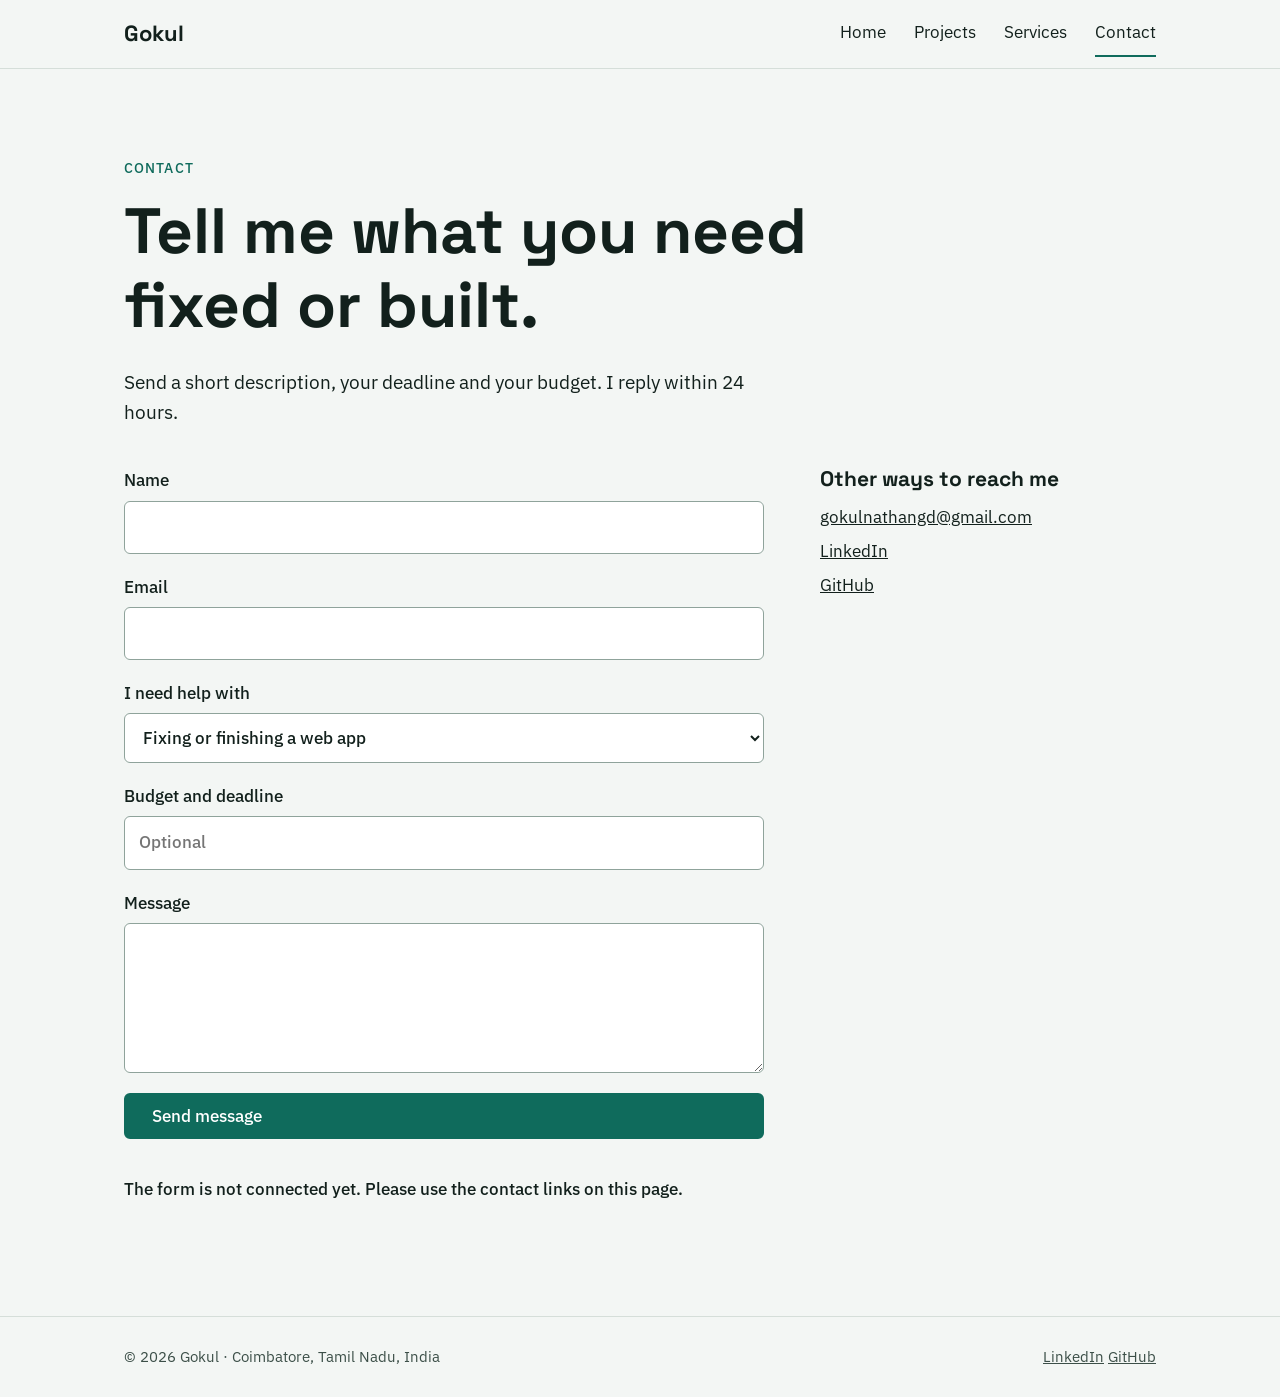
==== contact.html @ b51adae1 "Initialize portfolio website" ====
<!doctype html>
<html lang="en">
<head>
<meta charset="utf-8">
<meta name="viewport" content="width=device-width, initial-scale=1">
<title>Contact | Gokul</title>
<meta name="description" content="Describe your project and get a plan, a fixed price and a timeline.">
<link rel="preconnect" href="https://fonts.googleapis.com">
<link rel="stylesheet" href="https://fonts.googleapis.com/css2?family=IBM+Plex+Sans:wght@400;500&family=Space+Grotesk:wght@500;700&display=swap">
<link rel="stylesheet" href="css/style.css">
</head>
<body>
<header class="site-header"><div class="wrap bar">
<a class="brand" href="index.html">Gokul</a>
<button class="menu" aria-expanded="false" aria-controls="nav">Menu</button>
<nav id="nav" aria-label="Main"><a href="index.html">Home</a><a href="projects.html">Projects</a><a href="services.html">Services</a><a href="contact.html" aria-current="page">Contact</a></nav>
</div></header>
<main>

<section class="wrap hero" style="padding-bottom:40px"><p class="eyebrow">Contact</p><h1>Tell me what you need fixed or built.</h1>
<p class="lead">Send a short description, your deadline and your budget. I reply within 24 hours.</p></section>
<section class="wrap" style="padding-bottom:72px"><div class="contact-grid">
<form id="contact-form" method="POST">
<label>Name<input name="name" type="text" required autocomplete="name"></label>
<label>Email<input name="email" type="email" required autocomplete="email"></label>
<label>I need help with<select name="topic"><option>Fixing or finishing a web app</option><option>Integration or automation</option><option>Dashboard or internal tool</option><option>3D product viewer</option><option>DSA and interview coaching</option><option>Something else</option></select></label>
<label>Budget and deadline<input name="budget" type="text" placeholder="Optional"></label>
<label>Message<textarea name="message" required></textarea></label>
<input class="hp" type="text" name="_gotcha" tabindex="-1" autocomplete="off" aria-hidden="true">
<button class="btn" type="submit">Send message</button>
<p class="status" id="status" role="status" aria-live="polite"></p>
</form>
<div><h3>Other ways to reach me</h3><ul class="plain" style="list-style:none;padding:0;line-height:2">
<li><a data-site="email" data-text href="#">Email</a></li>
<li><a data-site="whatsapp" href="#">WhatsApp</a></li>
<li><a data-site="linkedin" href="#">LinkedIn</a></li>
<li><a data-site="github" href="#">GitHub</a></li></ul></div>
</div></section>
</main>
<footer><div class="wrap"><span>&copy; <span id="year"></span> Gokul &middot; Coimbatore, Tamil Nadu, India</span>
<span><a data-site="linkedin" href="#">LinkedIn</a> <a data-site="github" href="#">GitHub</a></span></div></footer>
<script src="js/config.js"></script>
<script src="js/main.js"></script>
</body>
</html>
---- css/style.css ----
:root{--bg:#F3F6F4;--ink:#12201C;--mute:#3C4F48;--line:#D5DED9;--card:#fff;--accent:#0F6B5C}
*{box-sizing:border-box}
body{margin:0;background:var(--bg);color:var(--ink);font:17px/1.6 'IBM Plex Sans',system-ui,sans-serif}
h1,h2,h3,.brand{font-family:'Space Grotesk',system-ui,sans-serif;line-height:1.15;margin:0}
a{color:inherit}
:focus-visible{outline:3px solid var(--accent);outline-offset:3px}
.wrap{max-width:1080px;margin:0 auto;padding:0 24px}
.site-header{border-bottom:1px solid var(--line);background:var(--bg);position:sticky;top:0;z-index:5}
.bar{display:flex;align-items:center;justify-content:space-between;min-height:68px;gap:16px}
.brand{font-size:22px;font-weight:700;text-decoration:none}
nav{display:flex;gap:28px}
nav a{text-decoration:none;padding:8px 0;border-bottom:2px solid transparent}
nav a:hover,nav a[aria-current]{border-color:var(--accent)}
.menu{display:none;min-height:44px;padding:0 16px;border:2px solid var(--ink);background:none;color:inherit;font:inherit;border-radius:6px;cursor:pointer}
.eyebrow{font-size:14px;font-weight:500;letter-spacing:.08em;text-transform:uppercase;color:var(--accent);margin:0 0 16px}
.hero{padding-top:88px;padding-bottom:80px}
h1{font-size:clamp(36px,6vw,64px);font-weight:700;max-width:820px}
h2{font-size:clamp(26px,4vw,34px);margin-bottom:32px}
h3{font-size:21px;margin-bottom:8px}
.lead{font-size:19px;max-width:640px;margin:24px 0 0}
.actions{display:flex;flex-wrap:wrap;gap:16px;margin-top:32px}
.btn{display:inline-flex;align-items:center;min-height:46px;padding:0 26px;background:var(--accent);color:#fff;border:2px solid var(--accent);border-radius:6px;font:500 17px 'IBM Plex Sans',sans-serif;text-decoration:none;cursor:pointer}
.btn:hover{opacity:.88}
.btn.ghost{background:none;color:var(--ink);border-color:var(--ink)}
section.block{padding:72px 0;border-top:1px solid var(--line)}
section.alt{background:#fff}
.grid{display:grid;grid-template-columns:repeat(auto-fit,minmax(260px,1fr));gap:24px}
.card{background:var(--card);border:1px solid var(--line);border-radius:8px;padding:28px}
.card .tag{font-size:14px;font-weight:500;color:var(--accent);margin:0 0 8px}
.card p{margin:0 0 14px}
.stack{font-size:15px;color:var(--mute)}
.card a.more{color:var(--accent);font-weight:500}
.dark{background:var(--ink);color:var(--bg);border-radius:8px;padding:44px 32px}
.dark p{max-width:680px;margin:0 0 16px}
ol.steps{margin:0;padding-left:22px;max-width:680px}
ol.steps li{margin-bottom:10px}
ul.plain{margin:0;padding-left:20px}
form{display:grid;gap:20px;max-width:640px}
label{display:grid;gap:6px;font-weight:500}
input,select,textarea{font:inherit;padding:12px 14px;border:1px solid #8FA39B;border-radius:6px;background:#fff;color:var(--ink);min-height:46px}
textarea{min-height:150px;resize:vertical}
.hp{position:absolute;left:-9999px}
[data-site]:not(.on){display:none}
.status{min-height:24px;font-weight:500}
.contact-grid{display:grid;grid-template-columns:minmax(0,640px) 1fr;gap:56px}
footer{border-top:1px solid var(--line);padding:28px 0;font-size:15px;color:var(--mute);margin-top:24px}
footer .wrap{display:flex;flex-wrap:wrap;gap:12px 28px;justify-content:space-between}
@media(max-width:860px){.contact-grid{grid-template-columns:1fr;gap:40px}}
@media(max-width:720px){.menu{display:block}nav{display:none;position:absolute;left:0;right:0;top:68px;background:var(--bg);border-bottom:1px solid var(--line);flex-direction:column;gap:0;padding:8px 24px 16px}nav.open{display:flex}nav a{padding:12px 0;min-height:44px}.hero{padding-top:56px}}
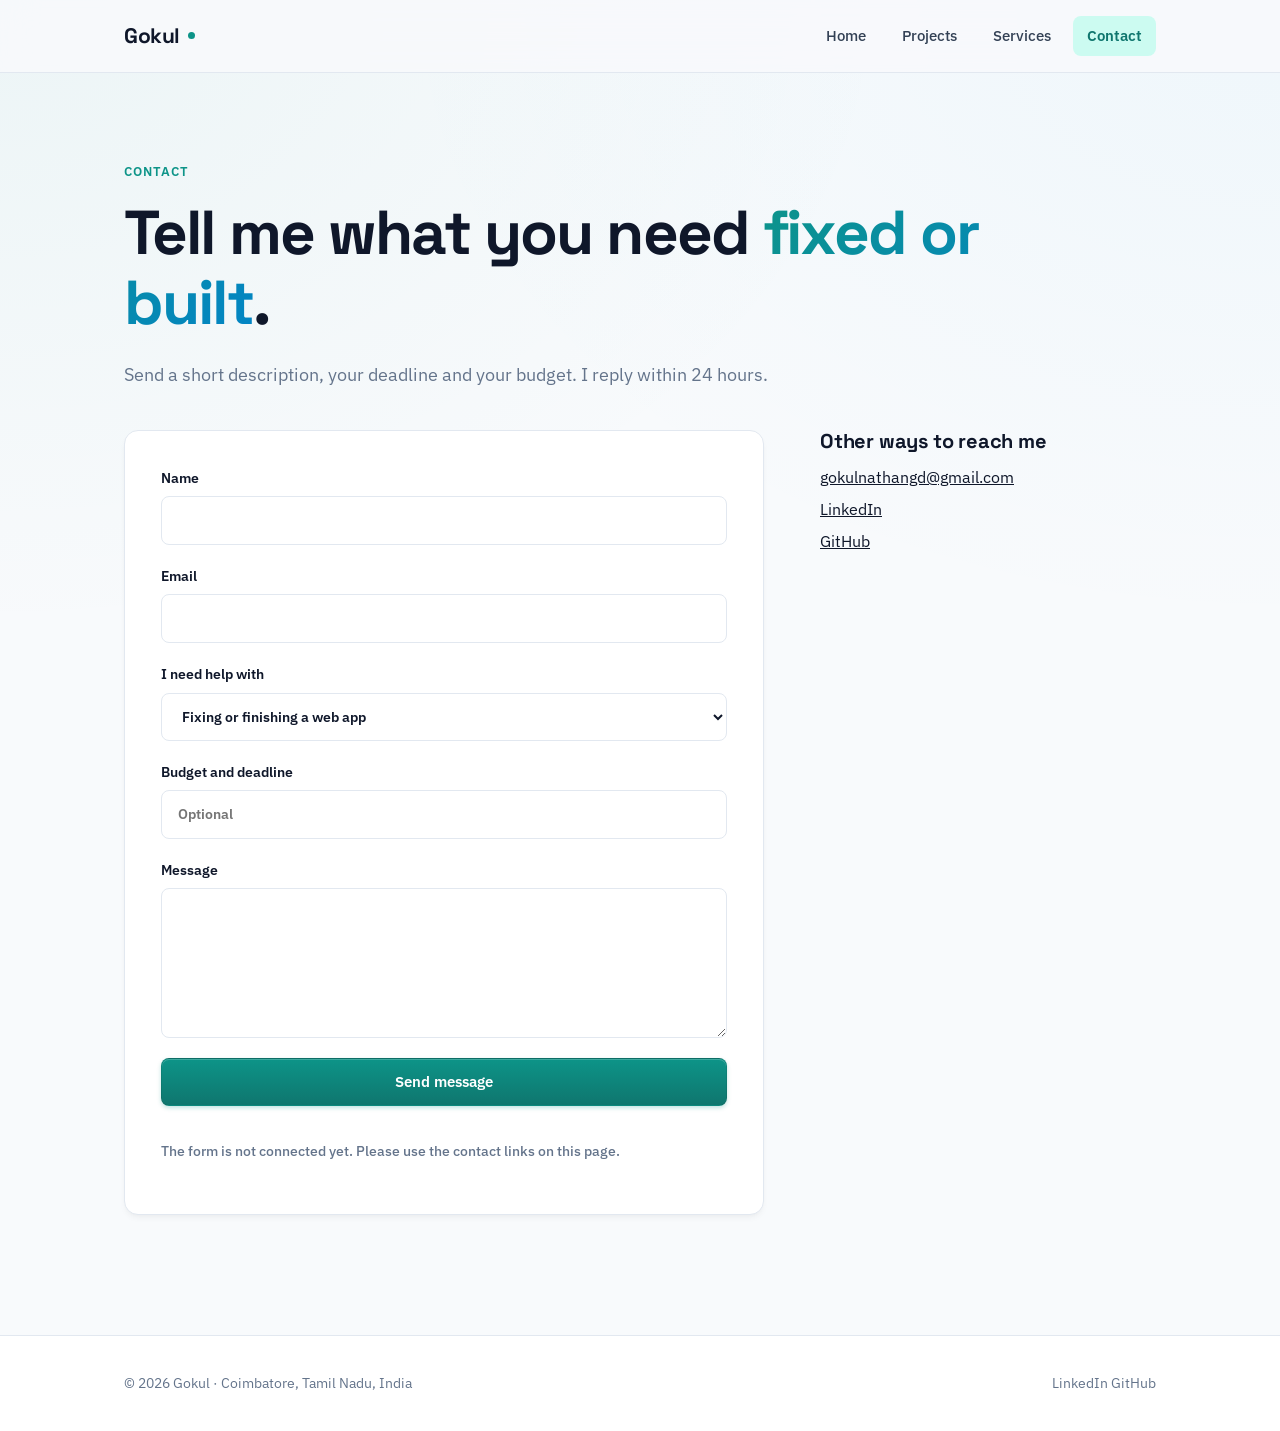
==== commit 76f83af2: "Elevate design to Apple/Stripe-inspired premium modern light theme" ====
--- a/contact.html
+++ b/contact.html
@@ -17,7 +17,7 @@
 </div></header>
 <main>
 
-<section class="wrap hero" style="padding-bottom:40px"><p class="eyebrow">Contact</p><h1>Tell me what you need fixed or built.</h1>
+<section class="wrap hero" style="padding-bottom:40px"><p class="eyebrow">Contact</p><h1>Tell me what you need <span class="gradient-text">fixed or built</span>.</h1>
 <p class="lead">Send a short description, your deadline and your budget. I reply within 24 hours.</p></section>
 <section class="wrap" style="padding-bottom:72px"><div class="contact-grid">
 <form id="contact-form" method="POST">
--- a/css/style.css
+++ b/css/style.css
@@ -1,49 +1,582 @@
-:root{--bg:#F3F6F4;--ink:#12201C;--mute:#3C4F48;--line:#D5DED9;--card:#fff;--accent:#0F6B5C}
-*{box-sizing:border-box}
-body{margin:0;background:var(--bg);color:var(--ink);font:17px/1.6 'IBM Plex Sans',system-ui,sans-serif}
-h1,h2,h3,.brand{font-family:'Space Grotesk',system-ui,sans-serif;line-height:1.15;margin:0}
-a{color:inherit}
-:focus-visible{outline:3px solid var(--accent);outline-offset:3px}
-.wrap{max-width:1080px;margin:0 auto;padding:0 24px}
-.site-header{border-bottom:1px solid var(--line);background:var(--bg);position:sticky;top:0;z-index:5}
-.bar{display:flex;align-items:center;justify-content:space-between;min-height:68px;gap:16px}
-.brand{font-size:22px;font-weight:700;text-decoration:none}
-nav{display:flex;gap:28px}
-nav a{text-decoration:none;padding:8px 0;border-bottom:2px solid transparent}
-nav a:hover,nav a[aria-current]{border-color:var(--accent)}
-.menu{display:none;min-height:44px;padding:0 16px;border:2px solid var(--ink);background:none;color:inherit;font:inherit;border-radius:6px;cursor:pointer}
-.eyebrow{font-size:14px;font-weight:500;letter-spacing:.08em;text-transform:uppercase;color:var(--accent);margin:0 0 16px}
-.hero{padding-top:88px;padding-bottom:80px}
-h1{font-size:clamp(36px,6vw,64px);font-weight:700;max-width:820px}
-h2{font-size:clamp(26px,4vw,34px);margin-bottom:32px}
-h3{font-size:21px;margin-bottom:8px}
-.lead{font-size:19px;max-width:640px;margin:24px 0 0}
-.actions{display:flex;flex-wrap:wrap;gap:16px;margin-top:32px}
-.btn{display:inline-flex;align-items:center;min-height:46px;padding:0 26px;background:var(--accent);color:#fff;border:2px solid var(--accent);border-radius:6px;font:500 17px 'IBM Plex Sans',sans-serif;text-decoration:none;cursor:pointer}
-.btn:hover{opacity:.88}
-.btn.ghost{background:none;color:var(--ink);border-color:var(--ink)}
-section.block{padding:72px 0;border-top:1px solid var(--line)}
-section.alt{background:#fff}
-.grid{display:grid;grid-template-columns:repeat(auto-fit,minmax(260px,1fr));gap:24px}
-.card{background:var(--card);border:1px solid var(--line);border-radius:8px;padding:28px}
-.card .tag{font-size:14px;font-weight:500;color:var(--accent);margin:0 0 8px}
-.card p{margin:0 0 14px}
-.stack{font-size:15px;color:var(--mute)}
-.card a.more{color:var(--accent);font-weight:500}
-.dark{background:var(--ink);color:var(--bg);border-radius:8px;padding:44px 32px}
-.dark p{max-width:680px;margin:0 0 16px}
-ol.steps{margin:0;padding-left:22px;max-width:680px}
-ol.steps li{margin-bottom:10px}
-ul.plain{margin:0;padding-left:20px}
-form{display:grid;gap:20px;max-width:640px}
-label{display:grid;gap:6px;font-weight:500}
-input,select,textarea{font:inherit;padding:12px 14px;border:1px solid #8FA39B;border-radius:6px;background:#fff;color:var(--ink);min-height:46px}
-textarea{min-height:150px;resize:vertical}
-.hp{position:absolute;left:-9999px}
-[data-site]:not(.on){display:none}
-.status{min-height:24px;font-weight:500}
-.contact-grid{display:grid;grid-template-columns:minmax(0,640px) 1fr;gap:56px}
-footer{border-top:1px solid var(--line);padding:28px 0;font-size:15px;color:var(--mute);margin-top:24px}
-footer .wrap{display:flex;flex-wrap:wrap;gap:12px 28px;justify-content:space-between}
-@media(max-width:860px){.contact-grid{grid-template-columns:1fr;gap:40px}}
-@media(max-width:720px){.menu{display:block}nav{display:none;position:absolute;left:0;right:0;top:68px;background:var(--bg);border-bottom:1px solid var(--line);flex-direction:column;gap:0;padding:8px 24px 16px}nav.open{display:flex}nav a{padding:12px 0;min-height:44px}.hero{padding-top:56px}}
+:root {
+  --bg: #F8FAFC;
+  --surface: #FFFFFF;
+  --surface-alt: #F1F5F9;
+  --ink: #0F172A;
+  --ink-light: #334155;
+  --mute: #64748B;
+  --line: #E2E8F0;
+  --line-subtle: #EDF2F7;
+  --accent: #0D9488;
+  --accent-hover: #0F766E;
+  --accent-light: #CCFBF1;
+  --accent-glow: rgba(13, 148, 136, 0.15);
+  --card-shadow: 0 4px 6px -1px rgba(0, 0, 0, 0.04), 0 2px 4px -2px rgba(0, 0, 0, 0.03);
+  --card-hover-shadow: 0 20px 25px -5px rgba(0, 0, 0, 0.08), 0 8px 10px -6px rgba(0, 0, 0, 0.04);
+  --radius-sm: 8px;
+  --radius-md: 14px;
+  --radius-lg: 20px;
+  --radius-full: 9999px;
+}
+
+* { box-sizing: border-box; }
+
+body {
+  margin: 0;
+  background-color: var(--bg);
+  background-image: 
+    radial-gradient(at 0% 0%, rgba(13, 148, 136, 0.05) 0px, transparent 50%),
+    radial-gradient(at 100% 0%, rgba(14, 165, 233, 0.04) 0px, transparent 50%);
+  background-attachment: fixed;
+  color: var(--ink);
+  font: 16px/1.65 'IBM Plex Sans', -apple-system, BlinkMacSystemFont, 'Segoe UI', Roboto, sans-serif;
+  -webkit-font-smoothing: antialiased;
+}
+
+h1, h2, h3, .brand {
+  font-family: 'Space Grotesk', -apple-system, BlinkMacSystemFont, system-ui, sans-serif;
+  line-height: 1.15;
+  margin: 0;
+  letter-spacing: -0.02em;
+}
+
+a { color: inherit; }
+
+:focus-visible {
+  outline: 3px solid var(--accent);
+  outline-offset: 3px;
+}
+
+.wrap {
+  max-width: 1080px;
+  margin: 0 auto;
+  padding: 0 24px;
+}
+
+/* Header */
+.site-header {
+  background: rgba(248, 250, 252, 0.85);
+  backdrop-filter: blur(16px);
+  -webkit-backdrop-filter: blur(16px);
+  border-bottom: 1px solid var(--line);
+  position: sticky;
+  top: 0;
+  z-index: 50;
+  transition: all 0.2s ease;
+}
+
+.bar {
+  display: flex;
+  align-items: center;
+  justify-content: space-between;
+  min-height: 72px;
+  gap: 16px;
+}
+
+.brand {
+  font-size: 21px;
+  font-weight: 700;
+  text-decoration: none;
+  display: inline-flex;
+  align-items: center;
+  gap: 8px;
+  color: var(--ink);
+}
+
+.brand::after {
+  content: '';
+  width: 7px;
+  height: 7px;
+  background: var(--accent);
+  border-radius: 50%;
+  display: inline-block;
+}
+
+nav {
+  display: flex;
+  gap: 8px;
+  align-items: center;
+}
+
+nav a {
+  text-decoration: none;
+  color: var(--ink-light);
+  font-weight: 500;
+  font-size: 15px;
+  padding: 8px 14px;
+  border-radius: var(--radius-sm);
+  transition: all 0.2s ease;
+}
+
+nav a:hover {
+  color: var(--ink);
+  background: rgba(0, 0, 0, 0.04);
+}
+
+nav a[aria-current] {
+  color: var(--accent-hover);
+  background: var(--accent-light);
+  font-weight: 600;
+}
+
+.menu {
+  display: none;
+  min-height: 44px;
+  padding: 0 16px;
+  border: 1px solid var(--line);
+  background: var(--surface);
+  color: var(--ink);
+  font: inherit;
+  font-weight: 500;
+  border-radius: var(--radius-sm);
+  cursor: pointer;
+  box-shadow: 0 1px 2px rgba(0,0,0,0.05);
+}
+
+/* Status Pill */
+.status-badge {
+  display: inline-flex;
+  align-items: center;
+  gap: 8px;
+  padding: 6px 14px;
+  background: var(--surface);
+  border: 1px solid var(--line);
+  border-radius: var(--radius-full);
+  font-size: 13px;
+  font-weight: 500;
+  color: var(--ink-light);
+  box-shadow: 0 1px 2px rgba(0, 0, 0, 0.05);
+  margin-bottom: 24px;
+}
+
+.status-dot {
+  width: 8px;
+  height: 8px;
+  background: #10B981;
+  border-radius: 50%;
+  position: relative;
+}
+
+.status-dot::after {
+  content: '';
+  position: absolute;
+  inset: -3px;
+  border-radius: 50%;
+  background: rgba(16, 185, 129, 0.4);
+  animation: status-pulse 2s infinite ease-in-out;
+}
+
+@keyframes status-pulse {
+  0% { transform: scale(0.9); opacity: 0.8; }
+  50% { transform: scale(1.6); opacity: 0; }
+  100% { transform: scale(0.9); opacity: 0; }
+}
+
+.eyebrow {
+  font-size: 13px;
+  font-weight: 600;
+  letter-spacing: .08em;
+  text-transform: uppercase;
+  color: var(--accent);
+  margin: 0 0 16px;
+}
+
+/* Hero Section */
+.hero {
+  padding-top: 88px;
+  padding-bottom: 80px;
+}
+
+h1 {
+  font-size: clamp(38px, 5.5vw, 62px);
+  font-weight: 700;
+  letter-spacing: -0.03em;
+  line-height: 1.12;
+  color: var(--ink);
+  max-width: 860px;
+}
+
+.gradient-text {
+  background: linear-gradient(135deg, var(--accent) 0%, #0284C7 100%);
+  -webkit-background-clip: text;
+  -webkit-text-fill-color: transparent;
+}
+
+h2 {
+  font-size: clamp(26px, 4vw, 36px);
+  letter-spacing: -0.02em;
+  margin-bottom: 32px;
+}
+
+h3 {
+  font-size: 20px;
+  letter-spacing: -0.01em;
+  margin-bottom: 8px;
+}
+
+.lead {
+  font-size: 18px;
+  line-height: 1.6;
+  color: var(--mute);
+  max-width: 680px;
+  margin: 24px 0 0;
+}
+
+.actions {
+  display: flex;
+  flex-wrap: wrap;
+  gap: 16px;
+  margin-top: 36px;
+}
+
+/* Buttons */
+.btn {
+  display: inline-flex;
+  align-items: center;
+  justify-content: center;
+  gap: 8px;
+  min-height: 48px;
+  padding: 0 24px;
+  background: linear-gradient(180deg, var(--accent) 0%, var(--accent-hover) 100%);
+  color: #FFFFFF;
+  border: 1px solid rgba(0, 0, 0, 0.08);
+  border-radius: var(--radius-sm);
+  font: 600 15px 'IBM Plex Sans', sans-serif;
+  text-decoration: none;
+  cursor: pointer;
+  box-shadow: 0 2px 4px rgba(13, 148, 136, 0.25), inset 0 1px 0 rgba(255, 255, 255, 0.2);
+  transition: all 0.2s ease;
+}
+
+.btn:hover {
+  transform: translateY(-1px);
+  box-shadow: 0 6px 16px rgba(13, 148, 136, 0.35), inset 0 1px 0 rgba(255, 255, 255, 0.2);
+  opacity: 1;
+}
+
+.btn:active {
+  transform: translateY(0);
+}
+
+.btn.ghost {
+  background: var(--surface);
+  color: var(--ink);
+  border: 1px solid var(--line);
+  box-shadow: 0 1px 2px rgba(0, 0, 0, 0.05);
+}
+
+.btn.ghost:hover {
+  background: #FFFFFF;
+  border-color: #CBD5E1;
+  box-shadow: 0 4px 12px rgba(0, 0, 0, 0.06);
+  color: var(--accent-hover);
+}
+
+/* Layout blocks */
+section.block {
+  padding: 80px 0;
+  border-top: 1px solid var(--line);
+}
+
+section.alt {
+  background: #FFFFFF;
+}
+
+.grid {
+  display: grid;
+  grid-template-columns: repeat(auto-fit, minmax(280px, 1fr));
+  gap: 24px;
+}
+
+/* Cards */
+.card {
+  background: var(--surface);
+  border: 1px solid var(--line);
+  border-radius: var(--radius-md);
+  padding: 30px;
+  box-shadow: var(--card-shadow);
+  transition: transform 0.25s cubic-bezier(0.16, 1, 0.3, 1), box-shadow 0.25s cubic-bezier(0.16, 1, 0.3, 1), border-color 0.25s ease;
+  display: flex;
+  flex-direction: column;
+}
+
+.card:hover {
+  transform: translateY(-4px);
+  box-shadow: var(--card-hover-shadow);
+  border-color: #CBD5E1;
+}
+
+.card .tag {
+  display: inline-flex;
+  align-items: center;
+  width: fit-content;
+  padding: 4px 10px;
+  background: var(--accent-light);
+  color: var(--accent-hover);
+  border-radius: var(--radius-full);
+  font-size: 12px;
+  font-weight: 600;
+  letter-spacing: 0.02em;
+  margin: 0 0 14px;
+}
+
+.card p {
+  margin: 0 0 14px;
+  color: var(--ink-light);
+  font-size: 15px;
+  line-height: 1.6;
+}
+
+/* Tech stack pills */
+.stack {
+  font-size: 14px;
+  display: flex;
+  flex-wrap: wrap;
+  gap: 6px;
+  margin: 16px 0 20px;
+}
+
+.pill {
+  font-size: 12px;
+  font-weight: 500;
+  color: var(--ink-light);
+  background: var(--surface-alt);
+  border: 1px solid var(--line);
+  border-radius: 6px;
+  padding: 3px 8px;
+  transition: background 0.2s ease;
+}
+
+.card:hover .pill {
+  background: #FFFFFF;
+}
+
+.card a.more {
+  margin-top: auto;
+  color: var(--accent);
+  font-weight: 600;
+  font-size: 14px;
+  text-decoration: none;
+  display: inline-flex;
+  align-items: center;
+  gap: 6px;
+  transition: gap 0.2s ease, color 0.2s ease;
+}
+
+.card a.more:hover {
+  color: var(--accent-hover);
+  gap: 10px;
+}
+
+.card a.more::after {
+  content: '→';
+  font-weight: 600;
+  display: inline-block;
+  transition: transform 0.2s ease;
+}
+
+.card a.more:hover::after {
+  transform: translateX(3px);
+}
+
+/* Dark Accent Banner */
+.dark {
+  background: linear-gradient(135deg, #0F172A 0%, #1E293B 100%);
+  color: #F8FAFC;
+  border-radius: var(--radius-lg);
+  padding: 48px 40px;
+  border: 1px solid rgba(255, 255, 255, 0.08);
+  box-shadow: 0 20px 25px -5px rgba(15, 23, 42, 0.25);
+  position: relative;
+  overflow: hidden;
+}
+
+.dark::before {
+  content: '';
+  position: absolute;
+  top: 0;
+  right: 0;
+  width: 320px;
+  height: 320px;
+  background: radial-gradient(circle, rgba(13, 148, 136, 0.28) 0%, transparent 70%);
+  pointer-events: none;
+}
+
+.dark h2, .dark h3 {
+  color: #FFFFFF;
+}
+
+.dark p {
+  color: #94A3B8;
+  max-width: 680px;
+  margin: 0 0 16px;
+}
+
+/* Steps list */
+ol.steps {
+  list-style: none;
+  counter-reset: step-counter;
+  padding: 0;
+  display: grid;
+  gap: 16px;
+  max-width: 680px;
+}
+
+ol.steps li {
+  counter-increment: step-counter;
+  display: flex;
+  align-items: flex-start;
+  gap: 16px;
+  background: var(--surface);
+  border: 1px solid var(--line);
+  border-radius: var(--radius-sm);
+  padding: 16px 20px;
+  font-weight: 500;
+  color: var(--ink);
+  box-shadow: var(--card-shadow);
+  transition: transform 0.2s ease, border-color 0.2s ease;
+}
+
+ol.steps li:hover {
+  transform: translateX(4px);
+  border-color: var(--accent);
+}
+
+ol.steps li::before {
+  content: counter(step-counter, decimal-leading-zero);
+  font-family: 'Space Grotesk', sans-serif;
+  font-size: 13px;
+  font-weight: 700;
+  color: var(--accent);
+  background: var(--accent-light);
+  width: 32px;
+  height: 32px;
+  border-radius: 8px;
+  display: inline-flex;
+  align-items: center;
+  justify-content: center;
+  flex-shrink: 0;
+}
+
+ul.plain {
+  margin: 0;
+  padding-left: 20px;
+}
+
+/* Forms */
+form {
+  display: grid;
+  gap: 20px;
+  max-width: 640px;
+  background: var(--surface);
+  padding: 36px;
+  border: 1px solid var(--line);
+  border-radius: var(--radius-md);
+  box-shadow: var(--card-shadow);
+}
+
+label {
+  display: grid;
+  gap: 6px;
+  font-size: 14px;
+  font-weight: 600;
+  color: var(--ink);
+}
+
+input, select, textarea {
+  font: inherit;
+  padding: 12px 16px;
+  border: 1px solid var(--line);
+  border-radius: var(--radius-sm);
+  background: #FFFFFF;
+  color: var(--ink);
+  min-height: 48px;
+  transition: all 0.2s ease;
+}
+
+input:focus, select:focus, textarea:focus {
+  border-color: var(--accent);
+  box-shadow: 0 0 0 4px var(--accent-glow);
+  outline: none;
+}
+
+textarea {
+  min-height: 150px;
+  resize: vertical;
+}
+
+.hp {
+  position: absolute;
+  left: -9999px;
+}
+
+[data-site]:not(.on) {
+  display: none;
+}
+
+.status {
+  min-height: 24px;
+  font-weight: 500;
+  font-size: 14px;
+  color: var(--mute);
+}
+
+.contact-grid {
+  display: grid;
+  grid-template-columns: minmax(0, 640px) 1fr;
+  gap: 56px;
+}
+
+/* Footer */
+footer {
+  border-top: 1px solid var(--line);
+  padding: 36px 0;
+  font-size: 14px;
+  color: var(--mute);
+  margin-top: 48px;
+  background: var(--surface);
+}
+
+footer .wrap {
+  display: flex;
+  flex-wrap: wrap;
+  gap: 16px 32px;
+  justify-content: space-between;
+  align-items: center;
+}
+
+footer a {
+  text-decoration: none;
+  transition: color 0.2s ease;
+}
+
+footer a:hover {
+  color: var(--accent-hover);
+}
+
+/* Responsive */
+@media (max-width: 860px) {
+  .contact-grid { grid-template-columns: 1fr; gap: 40px; }
+}
+
+@media (max-width: 720px) {
+  .menu { display: block; }
+  nav {
+    display: none;
+    position: absolute;
+    left: 0;
+    right: 0;
+    top: 72px;
+    background: var(--surface);
+    border-bottom: 1px solid var(--line);
+    flex-direction: column;
+    gap: 4px;
+    padding: 12px 24px 20px;
+    box-shadow: 0 8px 16px rgba(0, 0, 0, 0.08);
+  }
+  nav.open { display: flex; }
+  nav a { padding: 12px 14px; width: 100%; }
+  .hero { padding-top: 56px; }
+  form { padding: 24px 20px; }
+  .dark { padding: 36px 24px; }
+}
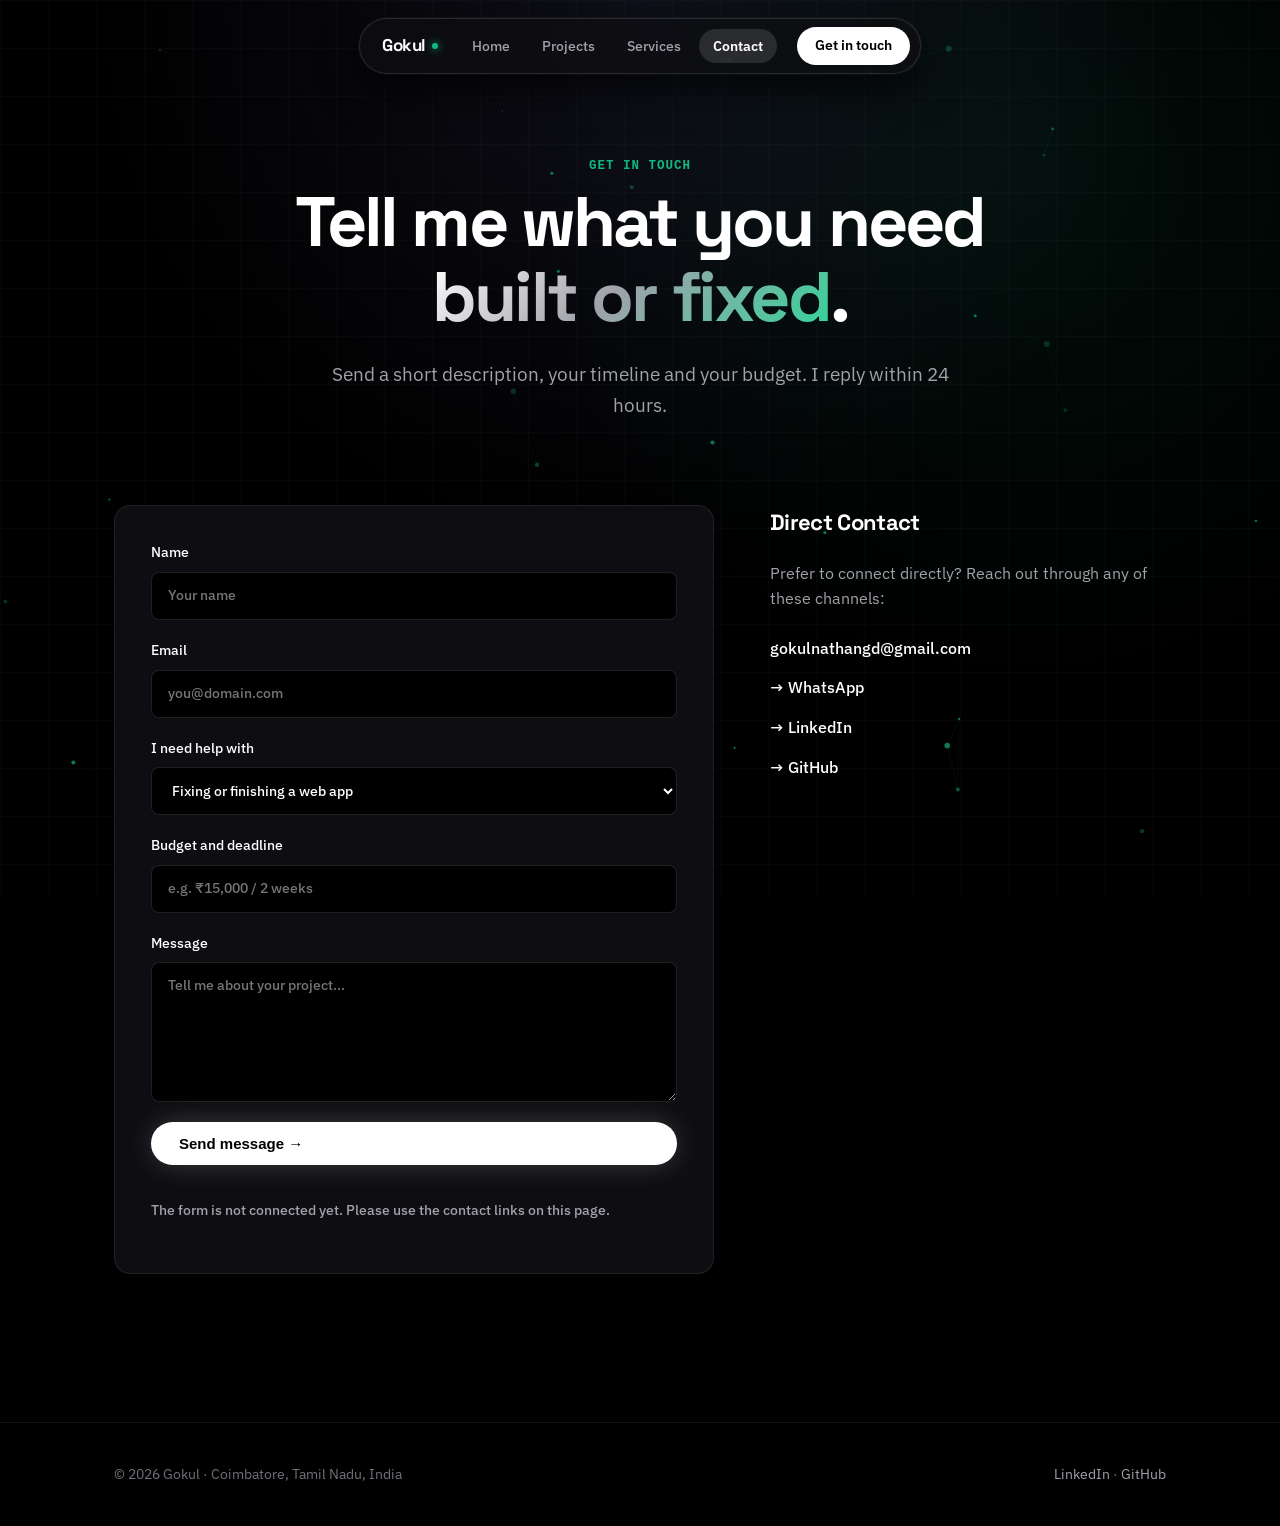
==== commit cf9ba9b0: "Implement authentic React Bits centered dark layout, floating pill nav dock, and Bento Grid showcase" ====
--- a/contact.html
+++ b/contact.html
@@ -6,39 +6,83 @@
 <title>Contact | Gokul</title>
 <meta name="description" content="Describe your project and get a plan, a fixed price and a timeline.">
 <link rel="preconnect" href="https://fonts.googleapis.com">
-<link rel="stylesheet" href="https://fonts.googleapis.com/css2?family=IBM+Plex+Sans:wght@400;500&family=Space+Grotesk:wght@500;700&display=swap">
+<link rel="stylesheet" href="https://fonts.googleapis.com/css2?family=IBM+Plex+Sans:wght@400;500;600&family=Space+Grotesk:wght@500;700;800&display=swap">
 <link rel="stylesheet" href="css/style.css">
 </head>
 <body>
-<header class="site-header"><div class="wrap bar">
-<a class="brand" href="index.html">Gokul</a>
-<button class="menu" aria-expanded="false" aria-controls="nav">Menu</button>
-<nav id="nav" aria-label="Main"><a href="index.html">Home</a><a href="projects.html">Projects</a><a href="services.html">Services</a><a href="contact.html" aria-current="page">Contact</a></nav>
-</div></header>
+
+<header class="site-header">
+  <div class="nav-dock">
+    <a class="brand" href="index.html">Gokul<span class="dot"></span></a>
+    <nav id="nav" aria-label="Main">
+      <a href="index.html">Home</a>
+      <a href="projects.html">Projects</a>
+      <a href="services.html">Services</a>
+      <a href="contact.html" aria-current="page">Contact</a>
+    </nav>
+    <a class="dock-cta" href="contact.html">Get in touch</a>
+    <button class="menu" aria-expanded="false" aria-controls="nav">Menu</button>
+  </div>
+</header>
+
 <main>
+  <section class="hero-centered" style="padding-bottom: 48px">
+    <p class="section-tag">Get in touch</p>
+    <h1 class="hero-title">Tell me what you need <span class="gradient-text">built or fixed</span>.</h1>
+    <p class="hero-sub">Send a short description, your timeline and your budget. I reply within 24 hours.</p>
+  </section>
 
-<section class="wrap hero" style="padding-bottom:40px"><p class="eyebrow">Contact</p><h1>Tell me what you need <span class="gradient-text">fixed or built</span>.</h1>
-<p class="lead">Send a short description, your deadline and your budget. I reply within 24 hours.</p></section>
-<section class="wrap" style="padding-bottom:72px"><div class="contact-grid">
-<form id="contact-form" method="POST">
-<label>Name<input name="name" type="text" required autocomplete="name"></label>
-<label>Email<input name="email" type="email" required autocomplete="email"></label>
-<label>I need help with<select name="topic"><option>Fixing or finishing a web app</option><option>Integration or automation</option><option>Dashboard or internal tool</option><option>3D product viewer</option><option>DSA and interview coaching</option><option>Something else</option></select></label>
-<label>Budget and deadline<input name="budget" type="text" placeholder="Optional"></label>
-<label>Message<textarea name="message" required></textarea></label>
-<input class="hp" type="text" name="_gotcha" tabindex="-1" autocomplete="off" aria-hidden="true">
-<button class="btn" type="submit">Send message</button>
-<p class="status" id="status" role="status" aria-live="polite"></p>
-</form>
-<div><h3>Other ways to reach me</h3><ul class="plain" style="list-style:none;padding:0;line-height:2">
-<li><a data-site="email" data-text href="#">Email</a></li>
-<li><a data-site="whatsapp" href="#">WhatsApp</a></li>
-<li><a data-site="linkedin" href="#">LinkedIn</a></li>
-<li><a data-site="github" href="#">GitHub</a></li></ul></div>
-</div></section>
+  <section class="wrap block-section">
+    <div class="contact-grid">
+      <form id="contact-form" method="POST">
+        <label>Name
+          <input name="name" type="text" required autocomplete="name" placeholder="Your name">
+        </label>
+        <label>Email
+          <input name="email" type="email" required autocomplete="email" placeholder="you@domain.com">
+        </label>
+        <label>I need help with
+          <select name="topic">
+            <option>Fixing or finishing a web app</option>
+            <option>Integration or automation</option>
+            <option>Dashboard or internal tool</option>
+            <option>3D product viewer</option>
+            <option>DSA and interview coaching</option>
+            <option>Something else</option>
+          </select>
+        </label>
+        <label>Budget and deadline
+          <input name="budget" type="text" placeholder="e.g. ₹15,000 / 2 weeks">
+        </label>
+        <label>Message
+          <textarea name="message" required placeholder="Tell me about your project..."></textarea>
+        </label>
+        <input class="hp" type="text" name="_gotcha" tabindex="-1" autocomplete="off" aria-hidden="true">
+        <button class="btn-primary" type="submit">Send message &rarr;</button>
+        <p class="status" id="status" role="status" aria-live="polite"></p>
+      </form>
+
+      <div>
+        <h3 style="font-size:22px;margin-bottom:20px;color:#fff">Direct Contact</h3>
+        <p style="color:var(--ink-muted);margin-bottom:24px">Prefer to connect directly? Reach out through any of these channels:</p>
+        <ul style="list-style:none;padding:0;display:grid;gap:14px">
+          <li><a data-site="email" data-text href="#" style="display:inline-flex;align-items:center;gap:10px;color:#fff;text-decoration:none;font-weight:500">&rarr; Email</a></li>
+          <li><a data-site="whatsapp" href="#" style="display:inline-flex;align-items:center;gap:10px;color:#fff;text-decoration:none;font-weight:500">&rarr; WhatsApp</a></li>
+          <li><a data-site="linkedin" href="#" style="display:inline-flex;align-items:center;gap:10px;color:#fff;text-decoration:none;font-weight:500">&rarr; LinkedIn</a></li>
+          <li><a data-site="github" href="#" style="display:inline-flex;align-items:center;gap:10px;color:#fff;text-decoration:none;font-weight:500">&rarr; GitHub</a></li>
+        </ul>
+      </div>
+    </div>
+  </section>
 </main>
-<footer><div class="wrap"><span>&copy; <span id="year"></span> Gokul &middot; Coimbatore, Tamil Nadu, India</span>
-<span><a data-site="linkedin" href="#">LinkedIn</a> <a data-site="github" href="#">GitHub</a></span></div></footer>
+
+<footer>
+  <div class="wrap">
+    <span>&copy; <span id="year"></span> Gokul &middot; Coimbatore, Tamil Nadu, India</span>
+    <span><a data-site="linkedin" href="#">LinkedIn</a> &middot; <a data-site="github" href="#">GitHub</a></span>
+  </div>
+</footer>
+
 <script src="js/config.js"></script>
 <script src="js/main.js"></script>
 </body>
--- a/css/style.css
+++ b/css/style.css
@@ -1,21 +1,18 @@
 :root {
-  --bg: #F8FAFC;
-  --surface: #FFFFFF;
-  --surface-alt: #F1F5F9;
-  --ink: #0F172A;
-  --ink-light: #334155;
-  --mute: #64748B;
-  --line: #E2E8F0;
-  --line-subtle: #EDF2F7;
-  --accent: #0D9488;
-  --accent-hover: #0F766E;
-  --accent-light: #CCFBF1;
-  --accent-glow: rgba(13, 148, 136, 0.15);
-  --card-shadow: 0 4px 6px -1px rgba(0, 0, 0, 0.04), 0 2px 4px -2px rgba(0, 0, 0, 0.03);
-  --card-hover-shadow: 0 20px 25px -5px rgba(0, 0, 0, 0.08), 0 8px 10px -6px rgba(0, 0, 0, 0.04);
+  --bg: #000000;
+  --surface: #0A0A0C;
+  --surface-card: #0E0E12;
+  --surface-alt: #14141A;
+  --ink: #FFFFFF;
+  --ink-muted: #A1A1AA;
+  --ink-dim: #71717A;
+  --line: rgba(255, 255, 255, 0.08);
+  --line-hover: rgba(255, 255, 255, 0.22);
+  --accent: #10B981;
+  --accent-glow: rgba(16, 185, 129, 0.35);
   --radius-sm: 8px;
-  --radius-md: 14px;
-  --radius-lg: 20px;
+  --radius-md: 16px;
+  --radius-lg: 24px;
   --radius-full: 9999px;
 }
 
@@ -25,430 +22,612 @@
   margin: 0;
   background-color: var(--bg);
   background-image: 
-    radial-gradient(at 0% 0%, rgba(13, 148, 136, 0.05) 0px, transparent 50%),
-    radial-gradient(at 100% 0%, rgba(14, 165, 233, 0.04) 0px, transparent 50%);
+    radial-gradient(circle at 50% 0%, rgba(120, 119, 198, 0.12) 0%, transparent 50%),
+    radial-gradient(circle at 80% 20%, rgba(16, 185, 129, 0.08) 0%, transparent 40%),
+    linear-gradient(to right, rgba(255, 255, 255, 0.02) 1px, transparent 1px),
+    linear-gradient(to bottom, rgba(255, 255, 255, 0.02) 1px, transparent 1px);
+  background-size: 100% 100%, 100% 100%, 48px 48px, 48px 48px;
   background-attachment: fixed;
   color: var(--ink);
-  font: 16px/1.65 'IBM Plex Sans', -apple-system, BlinkMacSystemFont, 'Segoe UI', Roboto, sans-serif;
+  font: 16px/1.6 'IBM Plex Sans', -apple-system, BlinkMacSystemFont, 'Segoe UI', Roboto, sans-serif;
   -webkit-font-smoothing: antialiased;
+  min-height: 100vh;
 }
 
 h1, h2, h3, .brand {
   font-family: 'Space Grotesk', -apple-system, BlinkMacSystemFont, system-ui, sans-serif;
-  line-height: 1.15;
+  letter-spacing: -0.03em;
   margin: 0;
-  letter-spacing: -0.02em;
 }
 
 a { color: inherit; }
 
 :focus-visible {
-  outline: 3px solid var(--accent);
-  outline-offset: 3px;
+  outline: 2px solid #FFFFFF;
+  outline-offset: 2px;
 }
 
 .wrap {
-  max-width: 1080px;
+  max-width: 1100px;
   margin: 0 auto;
   padding: 0 24px;
 }
 
-/* Header */
+/* React Bits Floating Pill Nav Dock */
 .site-header {
-  background: rgba(248, 250, 252, 0.85);
-  backdrop-filter: blur(16px);
-  -webkit-backdrop-filter: blur(16px);
-  border-bottom: 1px solid var(--line);
   position: sticky;
-  top: 0;
-  z-index: 50;
+  top: 18px;
+  z-index: 100;
+  display: flex;
+  justify-content: center;
+  padding: 0 20px;
+  background: transparent;
+  border: none;
+}
+
+.nav-dock {
+  display: flex;
+  align-items: center;
+  gap: 20px;
+  background: rgba(14, 14, 18, 0.75);
+  backdrop-filter: blur(20px);
+  -webkit-backdrop-filter: blur(20px);
+  border: 1px solid rgba(255, 255, 255, 0.12);
+  border-radius: var(--radius-full);
+  padding: 8px 10px 8px 22px;
+  box-shadow: 0 16px 40px rgba(0, 0, 0, 0.7), 0 0 0 1px rgba(255, 255, 255, 0.05);
+  transition: border-color 0.2s ease;
+}
+
+.nav-dock:hover {
+  border-color: rgba(255, 255, 255, 0.2);
+}
+
+.brand {
+  font-size: 17px;
+  font-weight: 700;
+  text-decoration: none;
+  display: inline-flex;
+  align-items: center;
+  gap: 6px;
+  color: #FFFFFF;
+}
+
+.brand .dot {
+  width: 6px;
+  height: 6px;
+  background: var(--accent);
+  border-radius: 50%;
+  box-shadow: 0 0 8px var(--accent);
+}
+
+nav {
+  display: flex;
+  gap: 4px;
+  align-items: center;
+}
+
+nav a {
+  text-decoration: none;
+  color: var(--ink-muted);
+  font-size: 14px;
+  font-weight: 500;
+  padding: 6px 14px;
+  border-radius: var(--radius-full);
   transition: all 0.2s ease;
 }
 
-.bar {
-  display: flex;
-  align-items: center;
-  justify-content: space-between;
-  min-height: 72px;
-  gap: 16px;
-}
-
-.brand {
-  font-size: 21px;
-  font-weight: 700;
-  text-decoration: none;
+nav a:hover {
+  color: #FFFFFF;
+  background: rgba(255, 255, 255, 0.08);
+}
+
+nav a[aria-current] {
+  color: #FFFFFF;
+  background: rgba(255, 255, 255, 0.12);
+  font-weight: 600;
+}
+
+.dock-cta {
+  background: #FFFFFF;
+  color: #000000;
+  font-size: 13.5px;
+  font-weight: 600;
+  text-decoration: none;
+  padding: 8px 18px;
+  border-radius: var(--radius-full);
+  transition: all 0.2s ease;
+  white-space: nowrap;
+}
+
+.dock-cta:hover {
+  background: #E4E4E7;
+  transform: translateY(-1px);
+}
+
+.menu {
+  display: none;
+  background: none;
+  border: 1px solid var(--line);
+  color: #FFFFFF;
+  padding: 6px 12px;
+  border-radius: var(--radius-full);
+  font: inherit;
+  font-size: 13px;
+  cursor: pointer;
+}
+
+/* React Bits Centered Hero Section */
+.hero-centered {
+  text-align: center;
+  padding: 100px 24px 72px;
+  max-width: 920px;
+  margin: 0 auto;
+  display: flex;
+  flex-direction: column;
+  align-items: center;
+}
+
+/* React Bits Introducing Pill */
+.hero-badge {
   display: inline-flex;
   align-items: center;
   gap: 8px;
-  color: var(--ink);
-}
-
-.brand::after {
-  content: '';
+  padding: 6px 16px;
+  background: rgba(255, 255, 255, 0.04);
+  border: 1px solid rgba(255, 255, 255, 0.12);
+  border-radius: var(--radius-full);
+  font-size: 13px;
+  font-weight: 500;
+  color: var(--ink-muted);
+  text-decoration: none;
+  transition: all 0.25s ease;
+  cursor: default;
+  margin-bottom: 24px;
+}
+
+.hero-badge:hover {
+  background: rgba(255, 255, 255, 0.08);
+  border-color: rgba(255, 255, 255, 0.25);
+  color: #FFFFFF;
+}
+
+.badge-dot {
   width: 7px;
   height: 7px;
-  background: var(--accent);
-  border-radius: 50%;
-  display: inline-block;
-}
-
-nav {
-  display: flex;
-  gap: 8px;
-  align-items: center;
-}
-
-nav a {
-  text-decoration: none;
-  color: var(--ink-light);
-  font-weight: 500;
-  font-size: 15px;
-  padding: 8px 14px;
-  border-radius: var(--radius-sm);
-  transition: all 0.2s ease;
-}
-
-nav a:hover {
-  color: var(--ink);
-  background: rgba(0, 0, 0, 0.04);
-}
-
-nav a[aria-current] {
-  color: var(--accent-hover);
-  background: var(--accent-light);
-  font-weight: 600;
-}
-
-.menu {
-  display: none;
-  min-height: 44px;
-  padding: 0 16px;
-  border: 1px solid var(--line);
-  background: var(--surface);
-  color: var(--ink);
-  font: inherit;
-  font-weight: 500;
-  border-radius: var(--radius-sm);
-  cursor: pointer;
-  box-shadow: 0 1px 2px rgba(0,0,0,0.05);
-}
-
-/* Status Pill */
-.status-badge {
-  display: inline-flex;
-  align-items: center;
-  gap: 8px;
-  padding: 6px 14px;
-  background: var(--surface);
-  border: 1px solid var(--line);
-  border-radius: var(--radius-full);
-  font-size: 13px;
-  font-weight: 500;
-  color: var(--ink-light);
-  box-shadow: 0 1px 2px rgba(0, 0, 0, 0.05);
-  margin-bottom: 24px;
-}
-
-.status-dot {
-  width: 8px;
-  height: 8px;
   background: #10B981;
   border-radius: 50%;
+  box-shadow: 0 0 10px #10B981;
   position: relative;
 }
 
-.status-dot::after {
+.badge-dot::after {
   content: '';
   position: absolute;
   inset: -3px;
   border-radius: 50%;
   background: rgba(16, 185, 129, 0.4);
-  animation: status-pulse 2s infinite ease-in-out;
-}
-
-@keyframes status-pulse {
-  0% { transform: scale(0.9); opacity: 0.8; }
-  50% { transform: scale(1.6); opacity: 0; }
-  100% { transform: scale(0.9); opacity: 0; }
-}
-
-.eyebrow {
-  font-size: 13px;
-  font-weight: 600;
-  letter-spacing: .08em;
-  text-transform: uppercase;
-  color: var(--accent);
-  margin: 0 0 16px;
-}
-
-/* Hero Section */
-.hero {
-  padding-top: 88px;
-  padding-bottom: 80px;
-}
-
-h1 {
-  font-size: clamp(38px, 5.5vw, 62px);
-  font-weight: 700;
-  letter-spacing: -0.03em;
-  line-height: 1.12;
-  color: var(--ink);
-  max-width: 860px;
+  animation: pulse 2s infinite ease-in-out;
+}
+
+@keyframes pulse {
+  0%, 100% { transform: scale(1); opacity: 0.8; }
+  50% { transform: scale(1.8); opacity: 0; }
+}
+
+.hero-title {
+  font-size: clamp(42px, 6.2vw, 70px);
+  font-weight: 800;
+  line-height: 1.08;
+  letter-spacing: -0.04em;
+  color: #FFFFFF;
+  margin: 0 0 24px;
+  max-width: 880px;
 }
 
 .gradient-text {
-  background: linear-gradient(135deg, var(--accent) 0%, #0284C7 100%);
+  background: linear-gradient(135deg, #FFFFFF 0%, #A1A1AA 45%, #34D399 100%);
   -webkit-background-clip: text;
   -webkit-text-fill-color: transparent;
+  display: inline-block;
+}
+
+.hero-sub {
+  font-size: clamp(16px, 2vw, 19px);
+  color: var(--ink-muted);
+  line-height: 1.65;
+  max-width: 660px;
+  margin: 0 0 36px;
+}
+
+.hero-actions {
+  display: flex;
+  gap: 14px;
+  justify-content: center;
+  flex-wrap: wrap;
+  margin-bottom: 36px;
+}
+
+/* React Bits Buttons */
+.btn-primary {
+  display: inline-flex;
+  align-items: center;
+  gap: 8px;
+  background: #FFFFFF;
+  color: #000000;
+  font-weight: 600;
+  font-size: 15px;
+  padding: 13px 28px;
+  border-radius: var(--radius-full);
+  text-decoration: none;
+  transition: all 0.2s ease;
+  box-shadow: 0 0 30px -4px rgba(255, 255, 255, 0.25);
+  cursor: pointer;
+  border: none;
+}
+
+.btn-primary:hover {
+  background: #F4F4F5;
+  transform: translateY(-2px);
+  box-shadow: 0 0 40px rgba(255, 255, 255, 0.4);
+}
+
+.btn-secondary {
+  display: inline-flex;
+  align-items: center;
+  gap: 8px;
+  background: rgba(255, 255, 255, 0.05);
+  color: #FFFFFF;
+  font-weight: 500;
+  font-size: 15px;
+  padding: 13px 26px;
+  border-radius: var(--radius-full);
+  border: 1px solid rgba(255, 255, 255, 0.12);
+  text-decoration: none;
+  transition: all 0.2s ease;
+  cursor: pointer;
+}
+
+.btn-secondary:hover {
+  background: rgba(255, 255, 255, 0.1);
+  border-color: rgba(255, 255, 255, 0.25);
+  transform: translateY(-2px);
+}
+
+.hero-pills {
+  display: flex;
+  gap: 8px;
+  flex-wrap: wrap;
+  justify-content: center;
+  max-width: 700px;
+}
+
+.pill {
+  font-size: 12.5px;
+  font-weight: 500;
+  color: var(--ink-muted);
+  background: rgba(255, 255, 255, 0.04);
+  border: 1px solid rgba(255, 255, 255, 0.08);
+  border-radius: var(--radius-full);
+  padding: 5px 14px;
+  transition: all 0.2s ease;
+}
+
+.pill:hover {
+  color: #FFFFFF;
+  background: rgba(255, 255, 255, 0.08);
+  border-color: rgba(255, 255, 255, 0.2);
+}
+
+/* Sections */
+.bento-section, .block-section {
+  padding-bottom: 88px;
+}
+
+.section-header {
+  margin-bottom: 32px;
+}
+
+.section-tag {
+  font-size: 12.5px;
+  font-weight: 600;
+  text-transform: uppercase;
+  letter-spacing: 0.08em;
+  color: var(--accent);
+  margin: 0 0 8px;
+  font-family: monospace;
 }
 
 h2 {
-  font-size: clamp(26px, 4vw, 36px);
-  letter-spacing: -0.02em;
-  margin-bottom: 32px;
-}
-
-h3 {
+  font-size: clamp(28px, 4vw, 38px);
+  font-weight: 700;
+  color: #FFFFFF;
+}
+
+/* React Bits Bento Grid */
+.bento-grid {
+  display: grid;
+  grid-template-columns: 1.25fr 1fr;
+  grid-template-rows: auto auto;
+  gap: 20px;
+}
+
+.bento-wide {
+  grid-row: span 2;
+}
+
+.bento-card {
+  position: relative;
+  overflow: hidden;
+  background: var(--surface-card);
+  border: 1px solid var(--line);
+  border-radius: var(--radius-md);
+  padding: 32px;
+  display: flex;
+  flex-direction: column;
+  transition: transform 0.25s ease, border-color 0.25s ease, box-shadow 0.25s ease;
+}
+
+/* React Bits Spotlight Glow */
+.bento-card::before {
+  content: '';
+  position: absolute;
+  inset: 0;
+  background: radial-gradient(400px circle at var(--mouse-x, -999px) var(--mouse-y, -999px), rgba(255, 255, 255, 0.06), transparent 70%);
+  opacity: 0;
+  transition: opacity 0.3s ease;
+  pointer-events: none;
+  z-index: 1;
+}
+
+.bento-card:hover::before {
+  opacity: 1;
+}
+
+.bento-card > * {
+  position: relative;
+  z-index: 2;
+}
+
+.bento-card:hover {
+  transform: translateY(-3px);
+  border-color: var(--line-hover);
+  box-shadow: 0 20px 40px -15px rgba(0, 0, 0, 0.8), 0 0 25px -5px rgba(255, 255, 255, 0.05);
+}
+
+.bento-badge {
+  display: inline-flex;
+  align-items: center;
+  width: fit-content;
+  font-size: 11.5px;
+  font-weight: 600;
+  text-transform: uppercase;
+  letter-spacing: 0.05em;
+  color: #34D399;
+  background: rgba(16, 185, 129, 0.1);
+  border: 1px solid rgba(16, 185, 129, 0.25);
+  border-radius: var(--radius-full);
+  padding: 4px 12px;
+  margin-bottom: 16px;
+}
+
+.bento-card h3 {
+  font-size: 24px;
+  font-weight: 700;
+  color: #FFFFFF;
+  margin-bottom: 12px;
+}
+
+.bento-desc {
+  font-size: 15px;
+  color: var(--ink-muted);
+  line-height: 1.6;
+  margin: 0 0 20px;
+}
+
+.stack {
+  display: flex;
+  flex-wrap: wrap;
+  gap: 6px;
+  margin-bottom: 24px;
+}
+
+.bento-card a.more {
+  margin-top: auto;
+  font-size: 14px;
+  font-weight: 600;
+  color: #FFFFFF;
+  text-decoration: none;
+  display: inline-flex;
+  align-items: center;
+  gap: 6px;
+  transition: gap 0.2s ease, color 0.2s ease;
+}
+
+.bento-card a.more:hover {
+  color: #34D399;
+  gap: 10px;
+}
+
+.bento-stats {
+  display: grid;
+  grid-template-columns: repeat(3, 1fr);
+  gap: 12px;
+  padding: 16px;
+  background: rgba(255, 255, 255, 0.02);
+  border: 1px solid rgba(255, 255, 255, 0.06);
+  border-radius: var(--radius-sm);
+  margin-bottom: 20px;
+}
+
+.stat {
+  display: flex;
+  flex-direction: column;
+}
+
+.stat-num {
   font-size: 20px;
-  letter-spacing: -0.01em;
-  margin-bottom: 8px;
-}
-
-.lead {
-  font-size: 18px;
+  font-weight: 700;
+  color: #FFFFFF;
+  font-family: 'Space Grotesk', sans-serif;
+}
+
+.stat-label {
+  font-size: 11px;
+  color: var(--ink-dim);
+  text-transform: uppercase;
+  letter-spacing: 0.04em;
+}
+
+/* DSA Banner Card */
+.dsa-banner {
+  background: linear-gradient(135deg, #0E0E14 0%, #161622 100%);
+  border: 1px solid rgba(255, 255, 255, 0.1);
+  border-radius: var(--radius-lg);
+  padding: 44px;
+  display: grid;
+  grid-template-columns: 1.3fr 1fr;
+  gap: 40px;
+  align-items: center;
+  position: relative;
+  overflow: hidden;
+}
+
+.dsa-banner::before {
+  content: '';
+  position: absolute;
+  top: -50px;
+  right: -50px;
+  width: 300px;
+  height: 300px;
+  background: radial-gradient(circle, rgba(16, 185, 129, 0.15) 0%, transparent 70%);
+  pointer-events: none;
+}
+
+.dsa-banner h2 {
+  font-size: 28px;
+  margin-bottom: 14px;
+}
+
+.dsa-banner p {
+  color: var(--ink-muted);
+  font-size: 15px;
   line-height: 1.6;
-  color: var(--mute);
-  max-width: 680px;
-  margin: 24px 0 0;
-}
-
-.actions {
+  margin: 0 0 24px;
+}
+
+.dsa-topics {
   display: flex;
   flex-wrap: wrap;
-  gap: 16px;
-  margin-top: 36px;
-}
-
-/* Buttons */
-.btn {
-  display: inline-flex;
-  align-items: center;
-  justify-content: center;
   gap: 8px;
-  min-height: 48px;
-  padding: 0 24px;
-  background: linear-gradient(180deg, var(--accent) 0%, var(--accent-hover) 100%);
-  color: #FFFFFF;
-  border: 1px solid rgba(0, 0, 0, 0.08);
-  border-radius: var(--radius-sm);
-  font: 600 15px 'IBM Plex Sans', sans-serif;
-  text-decoration: none;
-  cursor: pointer;
-  box-shadow: 0 2px 4px rgba(13, 148, 136, 0.25), inset 0 1px 0 rgba(255, 255, 255, 0.2);
-  transition: all 0.2s ease;
-}
-
-.btn:hover {
-  transform: translateY(-1px);
-  box-shadow: 0 6px 16px rgba(13, 148, 136, 0.35), inset 0 1px 0 rgba(255, 255, 255, 0.2);
-  opacity: 1;
-}
-
-.btn:active {
-  transform: translateY(0);
-}
-
-.btn.ghost {
-  background: var(--surface);
-  color: var(--ink);
-  border: 1px solid var(--line);
-  box-shadow: 0 1px 2px rgba(0, 0, 0, 0.05);
-}
-
-.btn.ghost:hover {
-  background: #FFFFFF;
-  border-color: #CBD5E1;
-  box-shadow: 0 4px 12px rgba(0, 0, 0, 0.06);
-  color: var(--accent-hover);
-}
-
-/* Layout blocks */
-section.block {
-  padding: 80px 0;
-  border-top: 1px solid var(--line);
-}
-
-section.alt {
-  background: #FFFFFF;
-}
-
+}
+
+.topic-tag {
+  font-size: 13px;
+  font-weight: 500;
+  color: #FFFFFF;
+  background: rgba(255, 255, 255, 0.05);
+  border: 1px solid rgba(255, 255, 255, 0.1);
+  border-radius: var(--radius-full);
+  padding: 6px 14px;
+}
+
+/* Simple grids for projects and services pages */
 .grid {
   display: grid;
-  grid-template-columns: repeat(auto-fit, minmax(280px, 1fr));
-  gap: 24px;
-}
-
-/* Cards */
+  grid-template-columns: repeat(auto-fit, minmax(300px, 1fr));
+  gap: 20px;
+}
+
 .card {
-  background: var(--surface);
+  position: relative;
+  overflow: hidden;
+  background: var(--surface-card);
   border: 1px solid var(--line);
   border-radius: var(--radius-md);
   padding: 30px;
-  box-shadow: var(--card-shadow);
-  transition: transform 0.25s cubic-bezier(0.16, 1, 0.3, 1), box-shadow 0.25s cubic-bezier(0.16, 1, 0.3, 1), border-color 0.25s ease;
   display: flex;
   flex-direction: column;
+  transition: transform 0.25s ease, border-color 0.25s ease, box-shadow 0.25s ease;
 }
 
 .card:hover {
-  transform: translateY(-4px);
-  box-shadow: var(--card-hover-shadow);
-  border-color: #CBD5E1;
+  transform: translateY(-3px);
+  border-color: var(--line-hover);
+  box-shadow: 0 20px 40px -15px rgba(0, 0, 0, 0.8);
 }
 
 .card .tag {
   display: inline-flex;
   align-items: center;
   width: fit-content;
-  padding: 4px 10px;
-  background: var(--accent-light);
-  color: var(--accent-hover);
-  border-radius: var(--radius-full);
-  font-size: 12px;
+  font-size: 11.5px;
   font-weight: 600;
-  letter-spacing: 0.02em;
-  margin: 0 0 14px;
+  text-transform: uppercase;
+  color: #34D399;
+  background: rgba(16, 185, 129, 0.1);
+  border: 1px solid rgba(16, 185, 129, 0.25);
+  border-radius: var(--radius-full);
+  padding: 4px 12px;
+  margin-bottom: 14px;
+}
+
+.card h3 {
+  font-size: 21px;
+  font-weight: 700;
+  color: #FFFFFF;
+  margin-bottom: 10px;
 }
 
 .card p {
-  margin: 0 0 14px;
-  color: var(--ink-light);
+  color: var(--ink-muted);
   font-size: 15px;
   line-height: 1.6;
-}
-
-/* Tech stack pills */
-.stack {
-  font-size: 14px;
-  display: flex;
-  flex-wrap: wrap;
-  gap: 6px;
-  margin: 16px 0 20px;
-}
-
-.pill {
-  font-size: 12px;
-  font-weight: 500;
-  color: var(--ink-light);
-  background: var(--surface-alt);
-  border: 1px solid var(--line);
-  border-radius: 6px;
-  padding: 3px 8px;
-  transition: background 0.2s ease;
-}
-
-.card:hover .pill {
-  background: #FFFFFF;
+  margin: 0 0 16px;
 }
 
 .card a.more {
   margin-top: auto;
-  color: var(--accent);
+  font-size: 14px;
   font-weight: 600;
-  font-size: 14px;
-  text-decoration: none;
-  display: inline-flex;
-  align-items: center;
-  gap: 6px;
-  transition: gap 0.2s ease, color 0.2s ease;
+  color: #FFFFFF;
+  text-decoration: none;
+  transition: color 0.2s ease;
 }
 
 .card a.more:hover {
-  color: var(--accent-hover);
-  gap: 10px;
-}
-
-.card a.more::after {
-  content: '→';
-  font-weight: 600;
-  display: inline-block;
-  transition: transform 0.2s ease;
-}
-
-.card a.more:hover::after {
-  transform: translateX(3px);
-}
-
-/* Dark Accent Banner */
-.dark {
-  background: linear-gradient(135deg, #0F172A 0%, #1E293B 100%);
-  color: #F8FAFC;
-  border-radius: var(--radius-lg);
-  padding: 48px 40px;
-  border: 1px solid rgba(255, 255, 255, 0.08);
-  box-shadow: 0 20px 25px -5px rgba(15, 23, 42, 0.25);
-  position: relative;
-  overflow: hidden;
-}
-
-.dark::before {
-  content: '';
-  position: absolute;
-  top: 0;
-  right: 0;
-  width: 320px;
-  height: 320px;
-  background: radial-gradient(circle, rgba(13, 148, 136, 0.28) 0%, transparent 70%);
-  pointer-events: none;
-}
-
-.dark h2, .dark h3 {
-  color: #FFFFFF;
-}
-
-.dark p {
-  color: #94A3B8;
-  max-width: 680px;
-  margin: 0 0 16px;
-}
-
-/* Steps list */
+  color: #34D399;
+}
+
+/* Process steps */
 ol.steps {
   list-style: none;
   counter-reset: step-counter;
   padding: 0;
   display: grid;
-  gap: 16px;
-  max-width: 680px;
+  gap: 14px;
 }
 
 ol.steps li {
   counter-increment: step-counter;
   display: flex;
-  align-items: flex-start;
+  align-items: center;
   gap: 16px;
-  background: var(--surface);
+  background: var(--surface-card);
   border: 1px solid var(--line);
   border-radius: var(--radius-sm);
-  padding: 16px 20px;
+  padding: 18px 24px;
   font-weight: 500;
-  color: var(--ink);
-  box-shadow: var(--card-shadow);
-  transition: transform 0.2s ease, border-color 0.2s ease;
-}
-
-ol.steps li:hover {
-  transform: translateX(4px);
-  border-color: var(--accent);
+  color: #FFFFFF;
 }
 
 ol.steps li::before {
   content: counter(step-counter, decimal-leading-zero);
-  font-family: 'Space Grotesk', sans-serif;
+  font-family: monospace;
   font-size: 13px;
   font-weight: 700;
-  color: var(--accent);
-  background: var(--accent-light);
+  color: #34D399;
+  background: rgba(16, 185, 129, 0.12);
   width: 32px;
   height: 32px;
   border-radius: 8px;
@@ -458,50 +637,44 @@
   flex-shrink: 0;
 }
 
-ul.plain {
-  margin: 0;
-  padding-left: 20px;
-}
-
-/* Forms */
+/* Form */
 form {
   display: grid;
   gap: 20px;
-  max-width: 640px;
-  background: var(--surface);
+  max-width: 600px;
+  background: var(--surface-card);
   padding: 36px;
   border: 1px solid var(--line);
   border-radius: var(--radius-md);
-  box-shadow: var(--card-shadow);
 }
 
 label {
   display: grid;
-  gap: 6px;
-  font-size: 14px;
-  font-weight: 600;
-  color: var(--ink);
+  gap: 8px;
+  font-size: 13.5px;
+  font-weight: 500;
+  color: #FFFFFF;
 }
 
 input, select, textarea {
   font: inherit;
   padding: 12px 16px;
-  border: 1px solid var(--line);
+  border: 1px solid rgba(255, 255, 255, 0.12);
   border-radius: var(--radius-sm);
-  background: #FFFFFF;
-  color: var(--ink);
+  background: #000000;
+  color: #FFFFFF;
   min-height: 48px;
-  transition: all 0.2s ease;
+  transition: border-color 0.2s ease, box-shadow 0.2s ease;
 }
 
 input:focus, select:focus, textarea:focus {
-  border-color: var(--accent);
-  box-shadow: 0 0 0 4px var(--accent-glow);
+  border-color: #FFFFFF;
+  box-shadow: 0 0 0 2px rgba(255, 255, 255, 0.2);
   outline: none;
 }
 
 textarea {
-  min-height: 150px;
+  min-height: 140px;
   resize: vertical;
 }
 
@@ -518,23 +691,23 @@
   min-height: 24px;
   font-weight: 500;
   font-size: 14px;
-  color: var(--mute);
+  color: var(--ink-muted);
 }
 
 .contact-grid {
   display: grid;
-  grid-template-columns: minmax(0, 640px) 1fr;
+  grid-template-columns: minmax(0, 600px) 1fr;
   gap: 56px;
 }
 
 /* Footer */
 footer {
   border-top: 1px solid var(--line);
-  padding: 36px 0;
+  padding: 40px 0;
   font-size: 14px;
-  color: var(--mute);
-  margin-top: 48px;
-  background: var(--surface);
+  color: var(--ink-dim);
+  margin-top: 60px;
+  background: #000000;
 }
 
 footer .wrap {
@@ -547,36 +720,40 @@
 
 footer a {
   text-decoration: none;
+  color: var(--ink-muted);
   transition: color 0.2s ease;
 }
 
 footer a:hover {
-  color: var(--accent-hover);
+  color: #FFFFFF;
 }
 
 /* Responsive */
 @media (max-width: 860px) {
+  .bento-grid { grid-template-columns: 1fr; }
+  .bento-wide { grid-row: auto; }
+  .dsa-banner { grid-template-columns: 1fr; }
   .contact-grid { grid-template-columns: 1fr; gap: 40px; }
 }
 
 @media (max-width: 720px) {
   .menu { display: block; }
+  .dock-cta { display: none; }
   nav {
     display: none;
     position: absolute;
-    left: 0;
-    right: 0;
-    top: 72px;
-    background: var(--surface);
-    border-bottom: 1px solid var(--line);
+    left: 20px;
+    right: 20px;
+    top: 64px;
+    background: #0E0E12;
+    border: 1px solid var(--line);
+    border-radius: var(--radius-md);
     flex-direction: column;
-    gap: 4px;
-    padding: 12px 24px 20px;
-    box-shadow: 0 8px 16px rgba(0, 0, 0, 0.08);
+    padding: 12px;
+    box-shadow: 0 16px 40px rgba(0, 0, 0, 0.9);
   }
   nav.open { display: flex; }
-  nav a { padding: 12px 14px; width: 100%; }
-  .hero { padding-top: 56px; }
-  form { padding: 24px 20px; }
-  .dark { padding: 36px 24px; }
-}
+  nav a { width: 100%; padding: 10px 14px; }
+  .hero-centered { padding-top: 60px; }
+  form { padding: 24px 18px; }
+}
